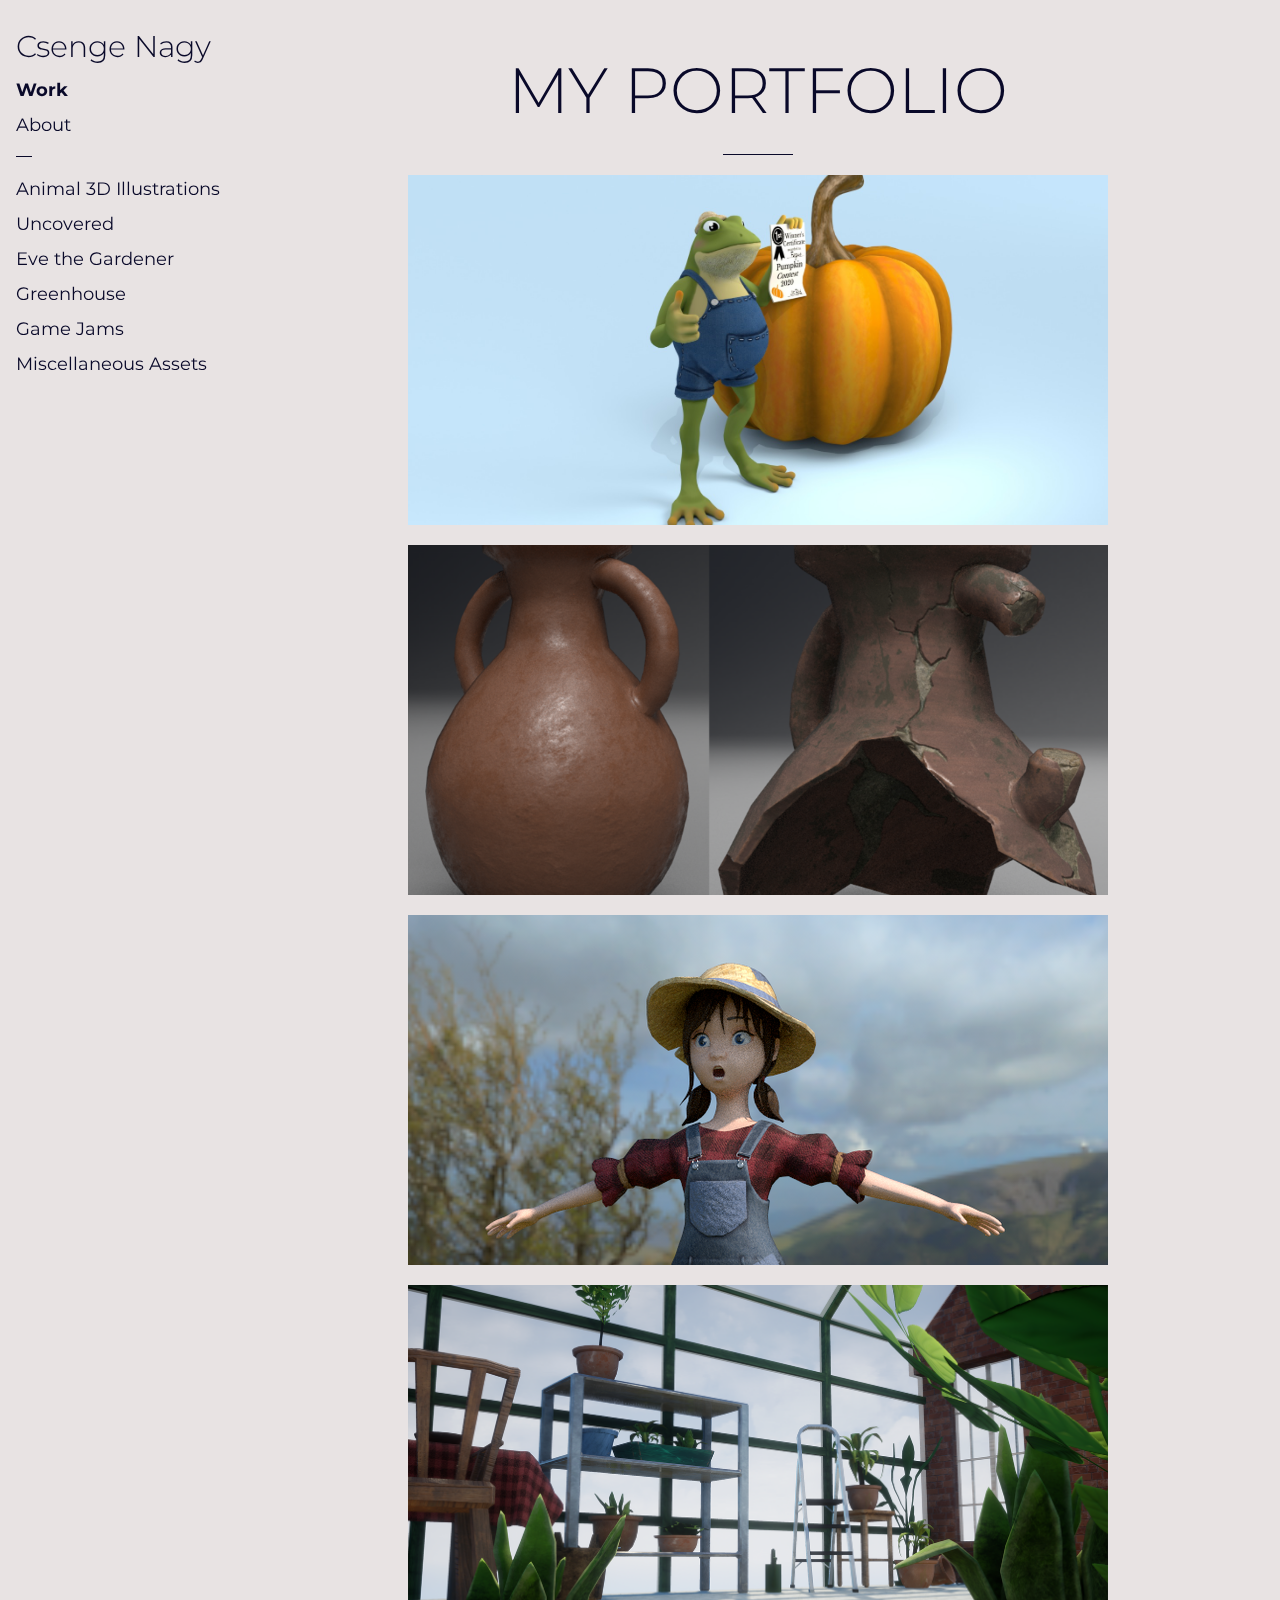
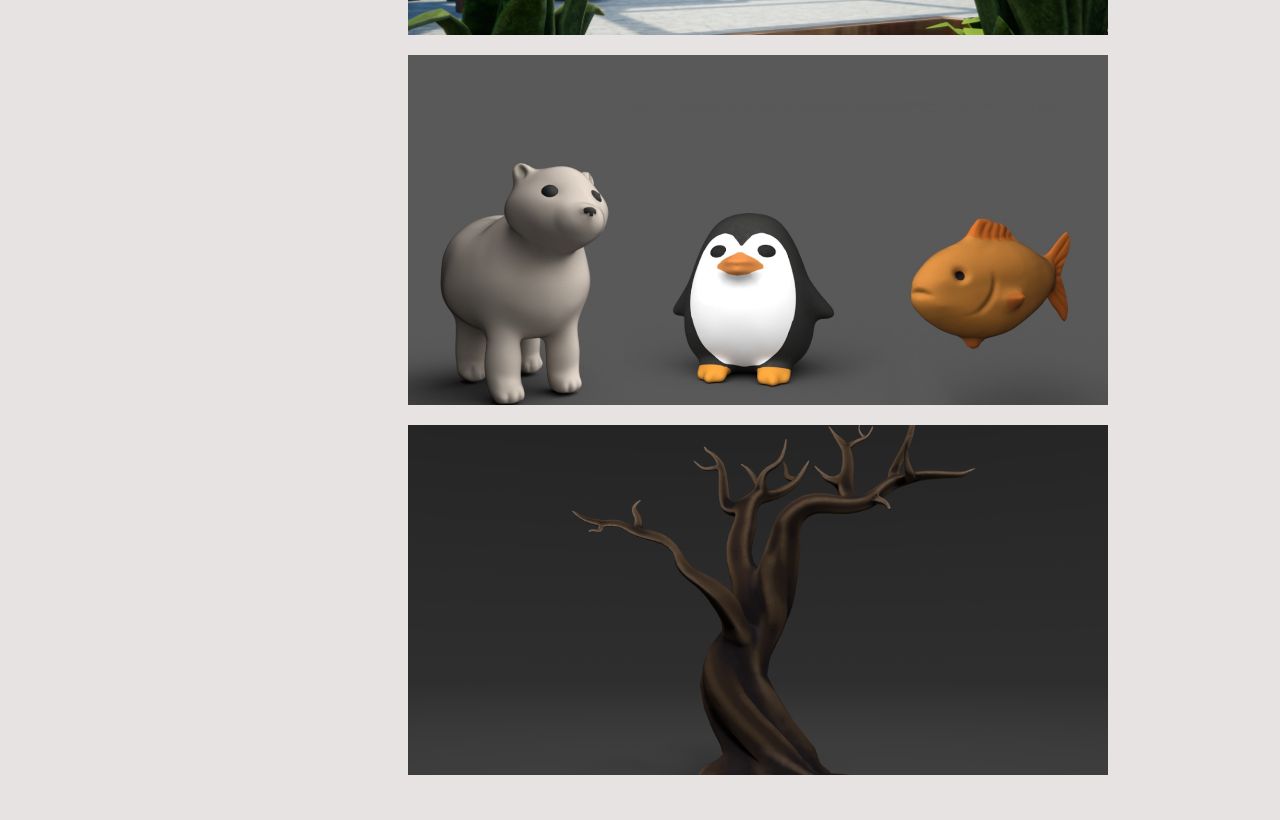
==== index.html @ 679fb19d "Reorder projects:" ====
<!doctype html>
<head>

    <title>Csenge's Portfolio</title>
    
	<meta content="text/html;charset=utf-8" http-equiv="Content-Type">
	<meta content="utf-8" http-equiv="encoding">
	<meta name="viewport" content="width=device-width, initial-scale=1">

    <link rel="stylesheet" href="work.css"/>

</head>
<body>

    <input type="checkbox" id="show-nav" hidden>
    <div class="nav">
        <label for="show-nav" class="nav-mobile-toggle"><i></i><i></i><i></i></label>
        <div class="nav-body">
            <h2>Csenge Nagy</h2>
            <strong>Work</strong>
            <a href="about">About</a>
            <hr/>
            <a href="animals">Animal 3D Illustrations</a>
            <a href="uncovered">Uncovered</a>
            <a href="gardener">Eve the Gardener</a>
            <a href="greenhouse">Greenhouse</a>
            <a href="jams">Game Jams</a>
            <a href="misc">Miscellaneous Assets</a>
        </div>
    </div>

    <section>

        <h1>My Portfolio</h1>

        <hr/>

        <div id="project-links">
            <a href="animals">
                <div class="container">
                    <div class="inner">
                        <img src="animals/frog.jpg">
                        <div class="inner">
                            <h2>Animal 3D Illustrations</h2>
                        </div>
                    </div>
                </div>
            </a>

            <a href="uncovered">
                <div class="container">
                    <div class="inner">
                        <img src="uncovered/winejug.png">
                        <div class="inner">
                            <h2>Uncovered</h2>
                        </div>
                    </div>
                </div>
            </a>

            <a href="gardener">
                <div class="container">
                    <div class="inner">
                        <img src="gardener/render-cropped.png">
                        <div class="inner">
                            <h2>Eve the Gardener</h2>
                        </div>
                    </div>
                </div>
            </a>

            <a href="greenhouse">
                <div class="container">
                    <div class="inner">
                        <img src="greenhouse/render4.png">
                        <div class="inner">
                            <h2>Greenhouse</h2>
                        </div>
                    </div>
                </div>
            </a>

            <a href="jams">
                <div class="container">
                    <div class="inner">
                        <img src="jams/animals_gamejam.jpeg">
                        <div class="inner">
                            <h2>Game Jams</h2>
                        </div>
                    </div>
                </div>
            </a>

            <a href="misc">
                <div class="container">
                    <div class="inner">
                        <img src="misc/tree1.png">
                        <div class="inner">
                            <h2>Miscellaneous Assets</h2>
                        </div>
                    </div>
                </div>
            </a>
        </div>

    </section>

</body>
---- work.css ----
@import url('main.css');

#project-links a{
    display: block;
    max-width: 700px;
    height: min-content;
    margin: 20px auto;
}

.container{
    width: 100%;
    padding-top: 50%;
    position: relative;
}

.container>.inner{
    width: 100%;
    top: 0;
    bottom: 0;
    left: 0;
    position: absolute;
}

.container img{
    width: 100%;
    height: 100%;
    object-fit: cover;
}

.container h2{
    position: absolute;
    top: 50%;
    width: 100%;
    transform: translateY(-50%);
    text-align: center;
}

.container>.inner>.inner{
    opacity: 0;
    position: absolute;
    left: 0;
    top: 0;
    width: 100%;
    height: 100%;
    transition: all 0.1s ease-out;
    background: rgba(255, 255, 255, 0.4);
}

.container>.inner:hover>.inner{
    opacity: 1;
}
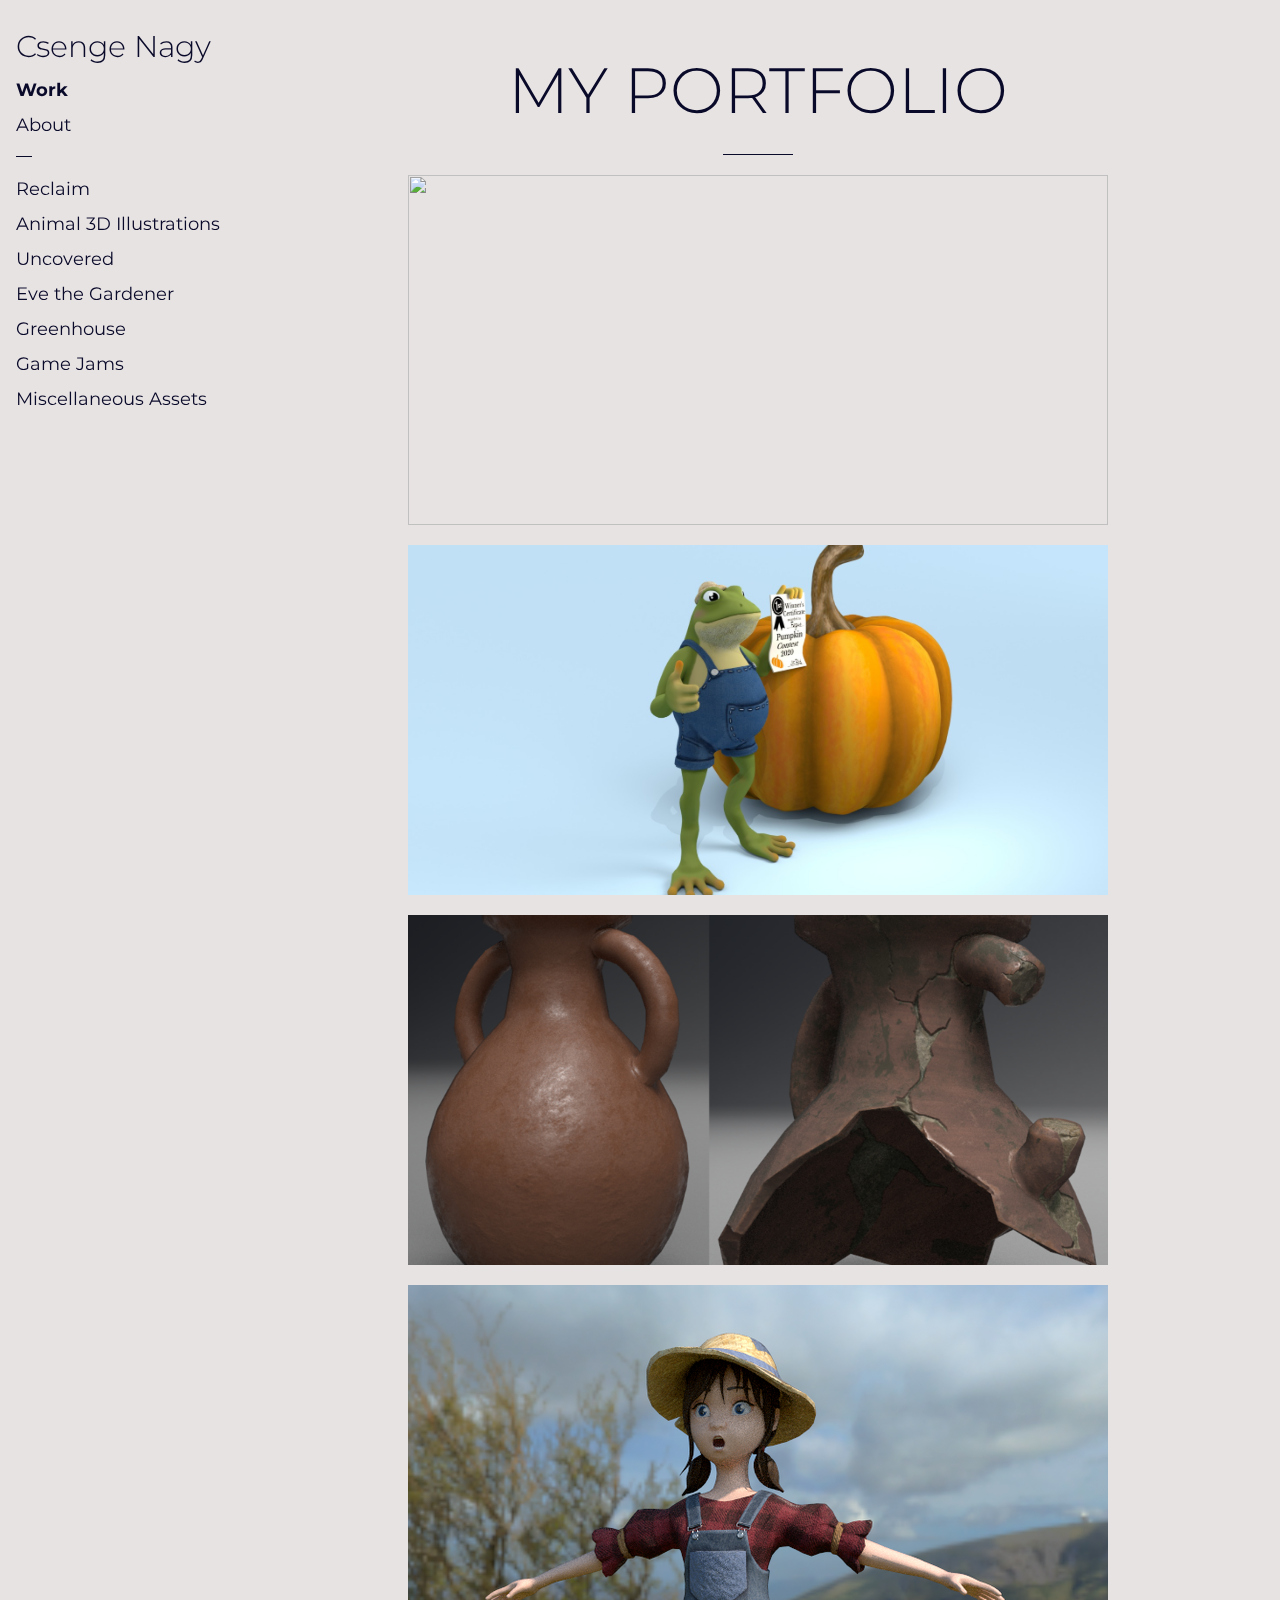
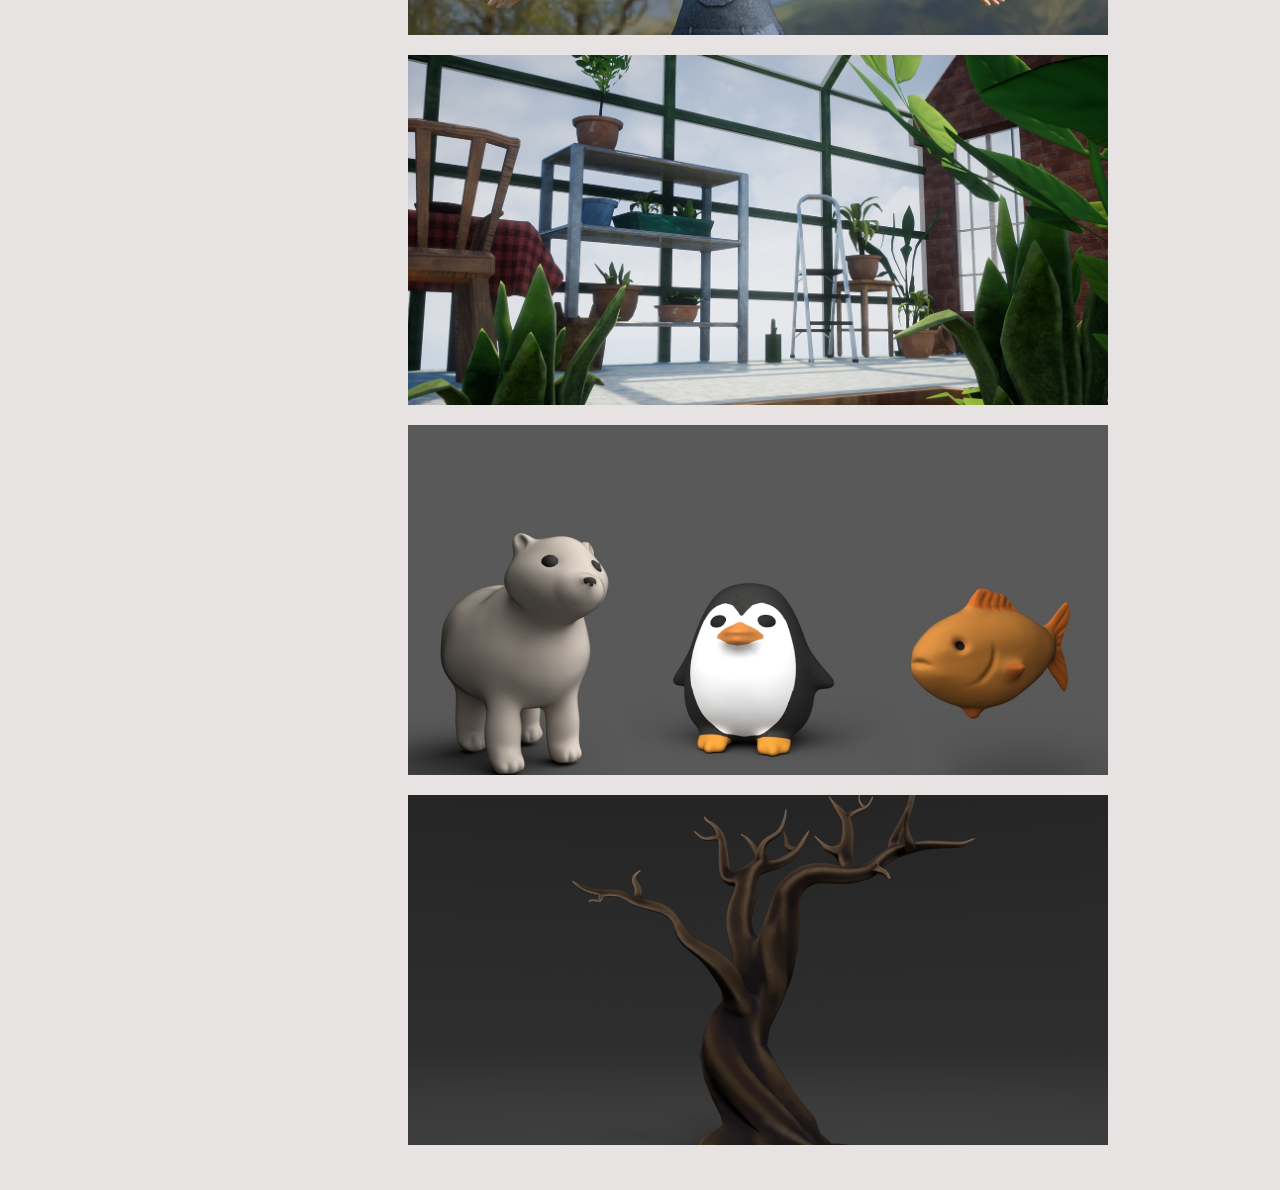
==== commit b79a2c59: "Add Reclaim project" ====
--- a/index.html
+++ b/index.html
@@ -20,6 +20,7 @@
             <strong>Work</strong>
             <a href="about">About</a>
             <hr/>
+            <a href="reclaim">Reclaim</a>
             <a href="animals">Animal 3D Illustrations</a>
             <a href="uncovered">Uncovered</a>
             <a href="gardener">Eve the Gardener</a>
@@ -36,6 +37,18 @@
         <hr/>
 
         <div id="project-links">
+
+            <a href="reclaim">
+                <div class="container">
+                    <div class="inner">
+                        <img src="reclaim/medium-6.png">
+                        <div class="inner">
+                            <h2>Reclaim</h2>
+                        </div>
+                    </div>
+                </div>
+            </a>
+
             <a href="animals">
                 <div class="container">
                     <div class="inner">
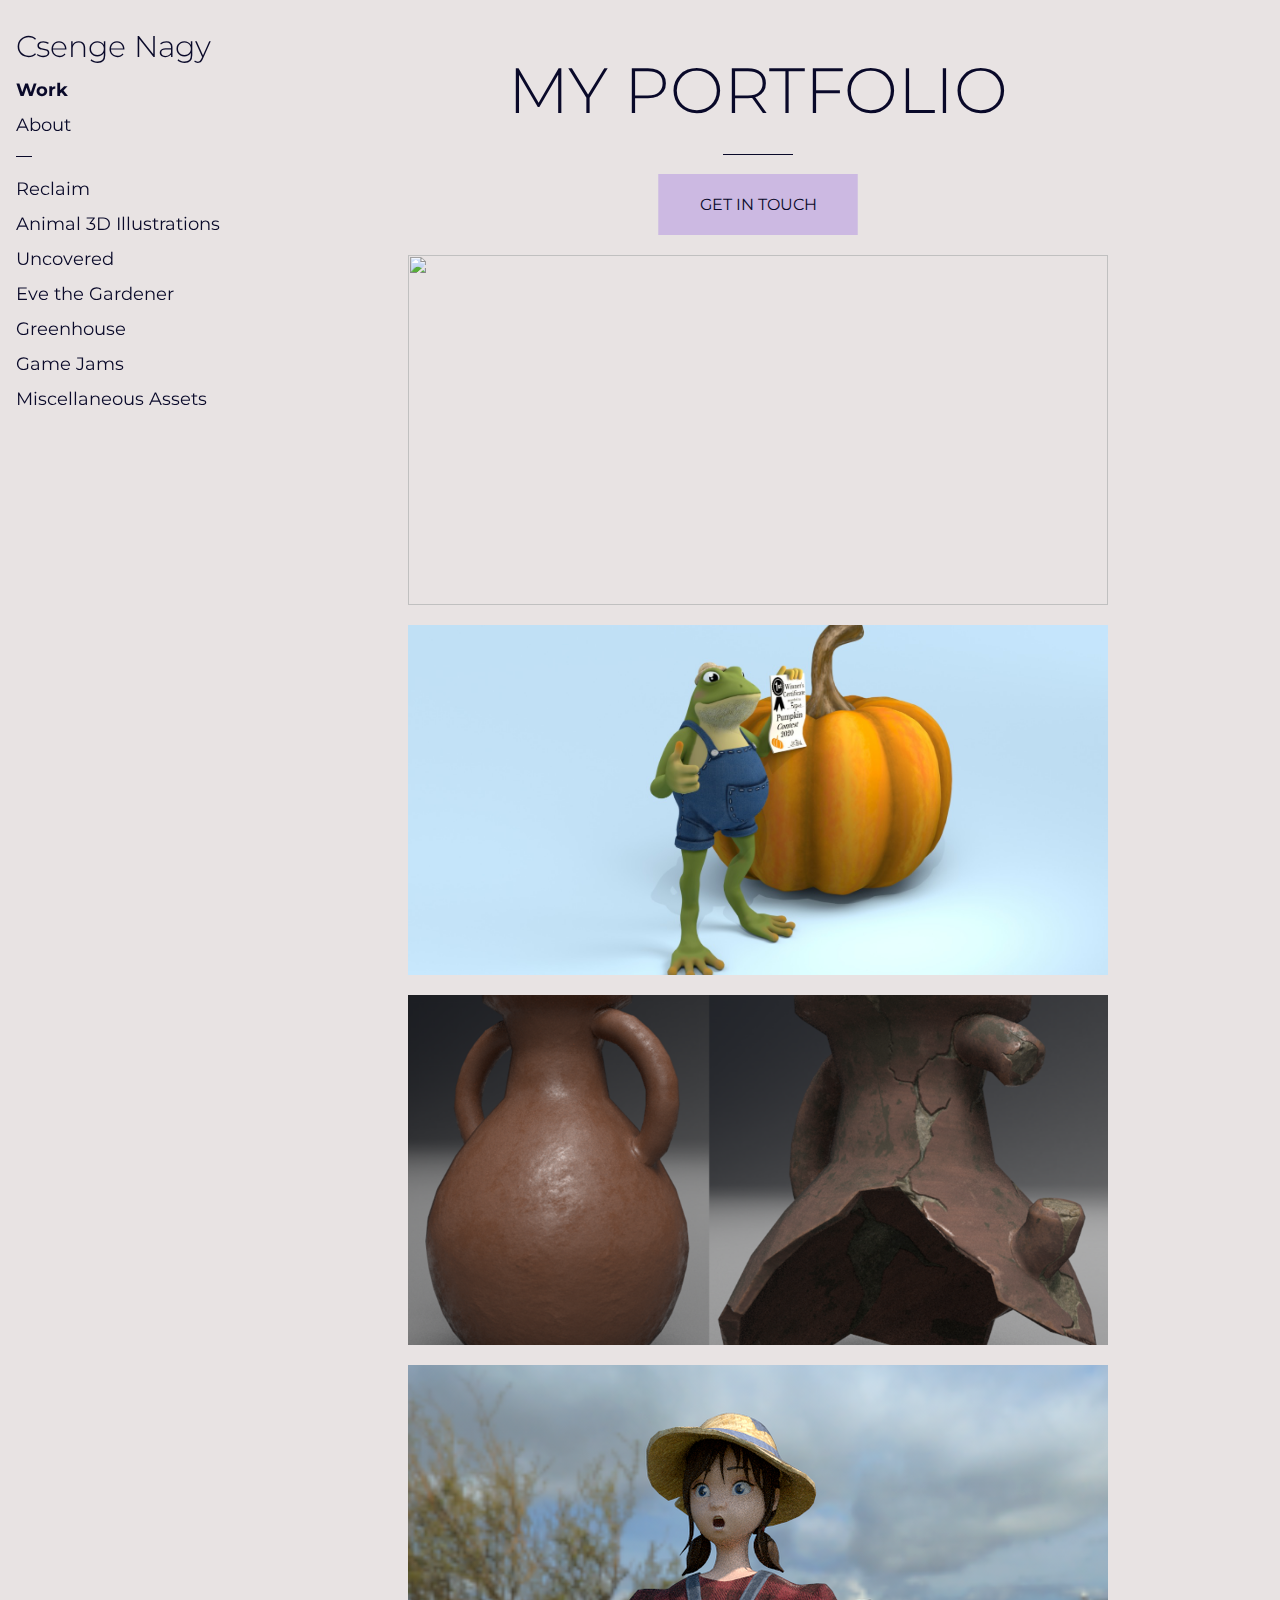
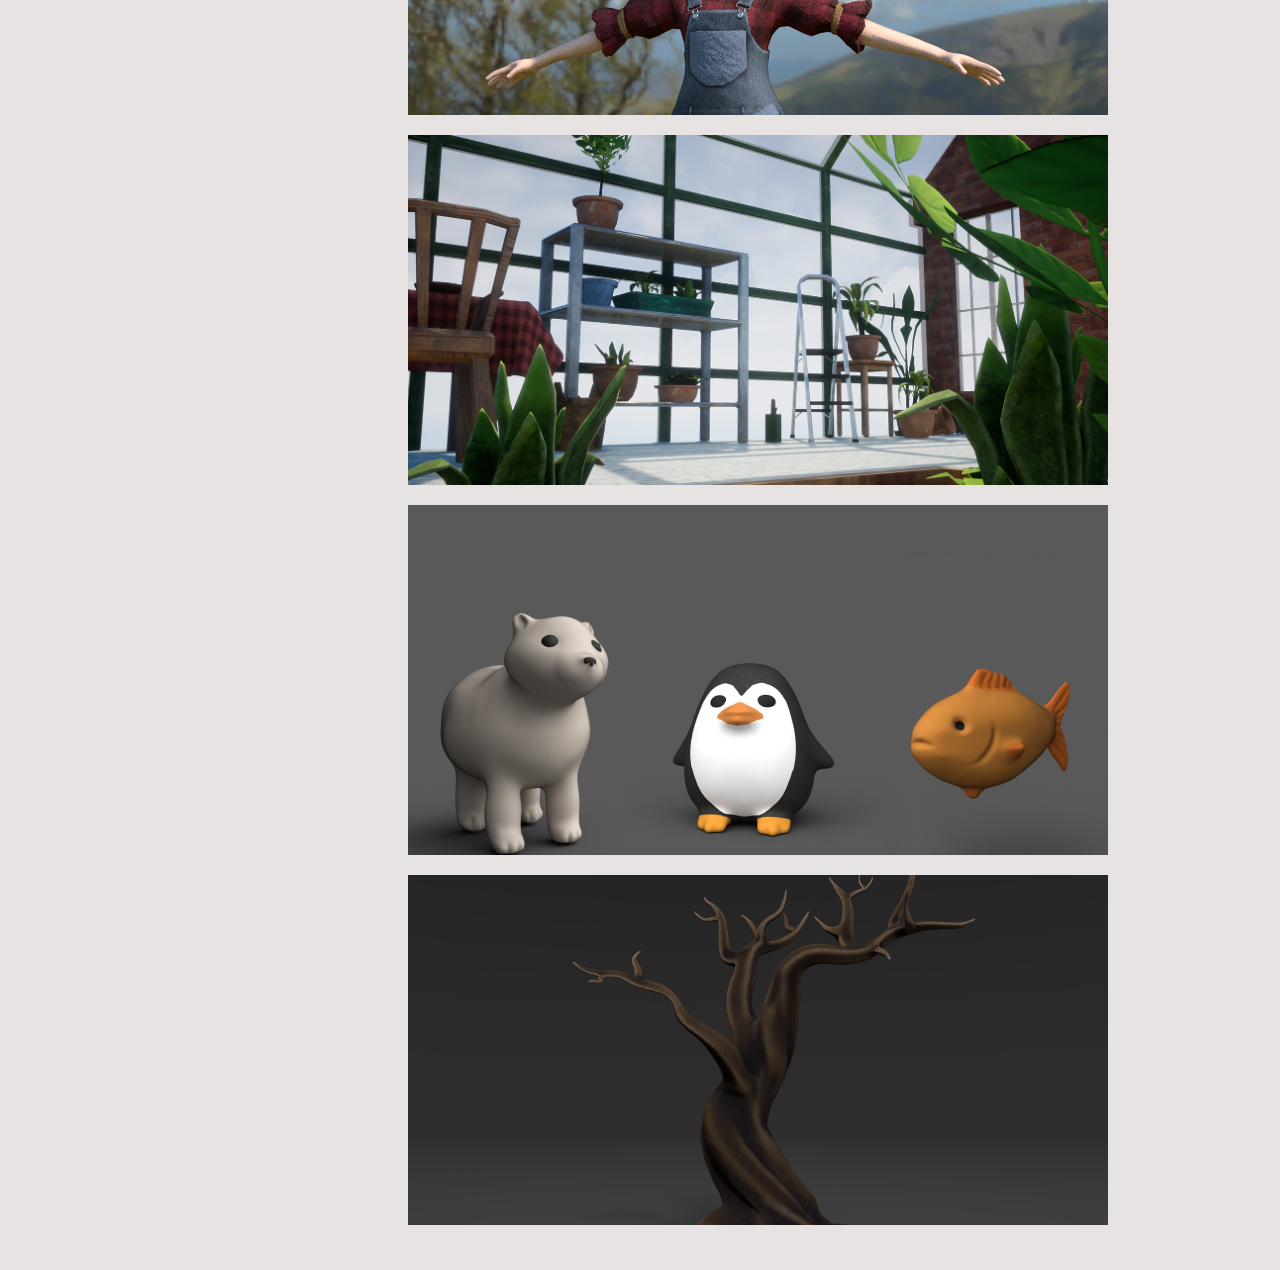
==== commit 9567ba71: "Add call to action" ====
--- a/index.html
+++ b/index.html
@@ -35,6 +35,8 @@
         <h1>My Portfolio</h1>
 
         <hr/>
+
+        <a class='big-button' href="about">Get in touch</a>
 
         <div id="project-links">
 
--- a/work.css
+++ b/work.css
@@ -51,3 +51,20 @@
     opacity: 1;
 }
 
+.big-button {
+    position: relative;
+    left: 50%;
+    display: inline-block;
+    transform: translateX(-50%);
+    padding: 20px 40px;
+    background: var(--accent);
+    border: solid 1px var(--accent);
+    text-transform: uppercase;
+    transition: all 0.1s;
+}
+.big-button:hover {
+    color: var(--dark-accent);
+    background: var(--white);
+    border: solid 1px var(--dark-accent);
+}
+
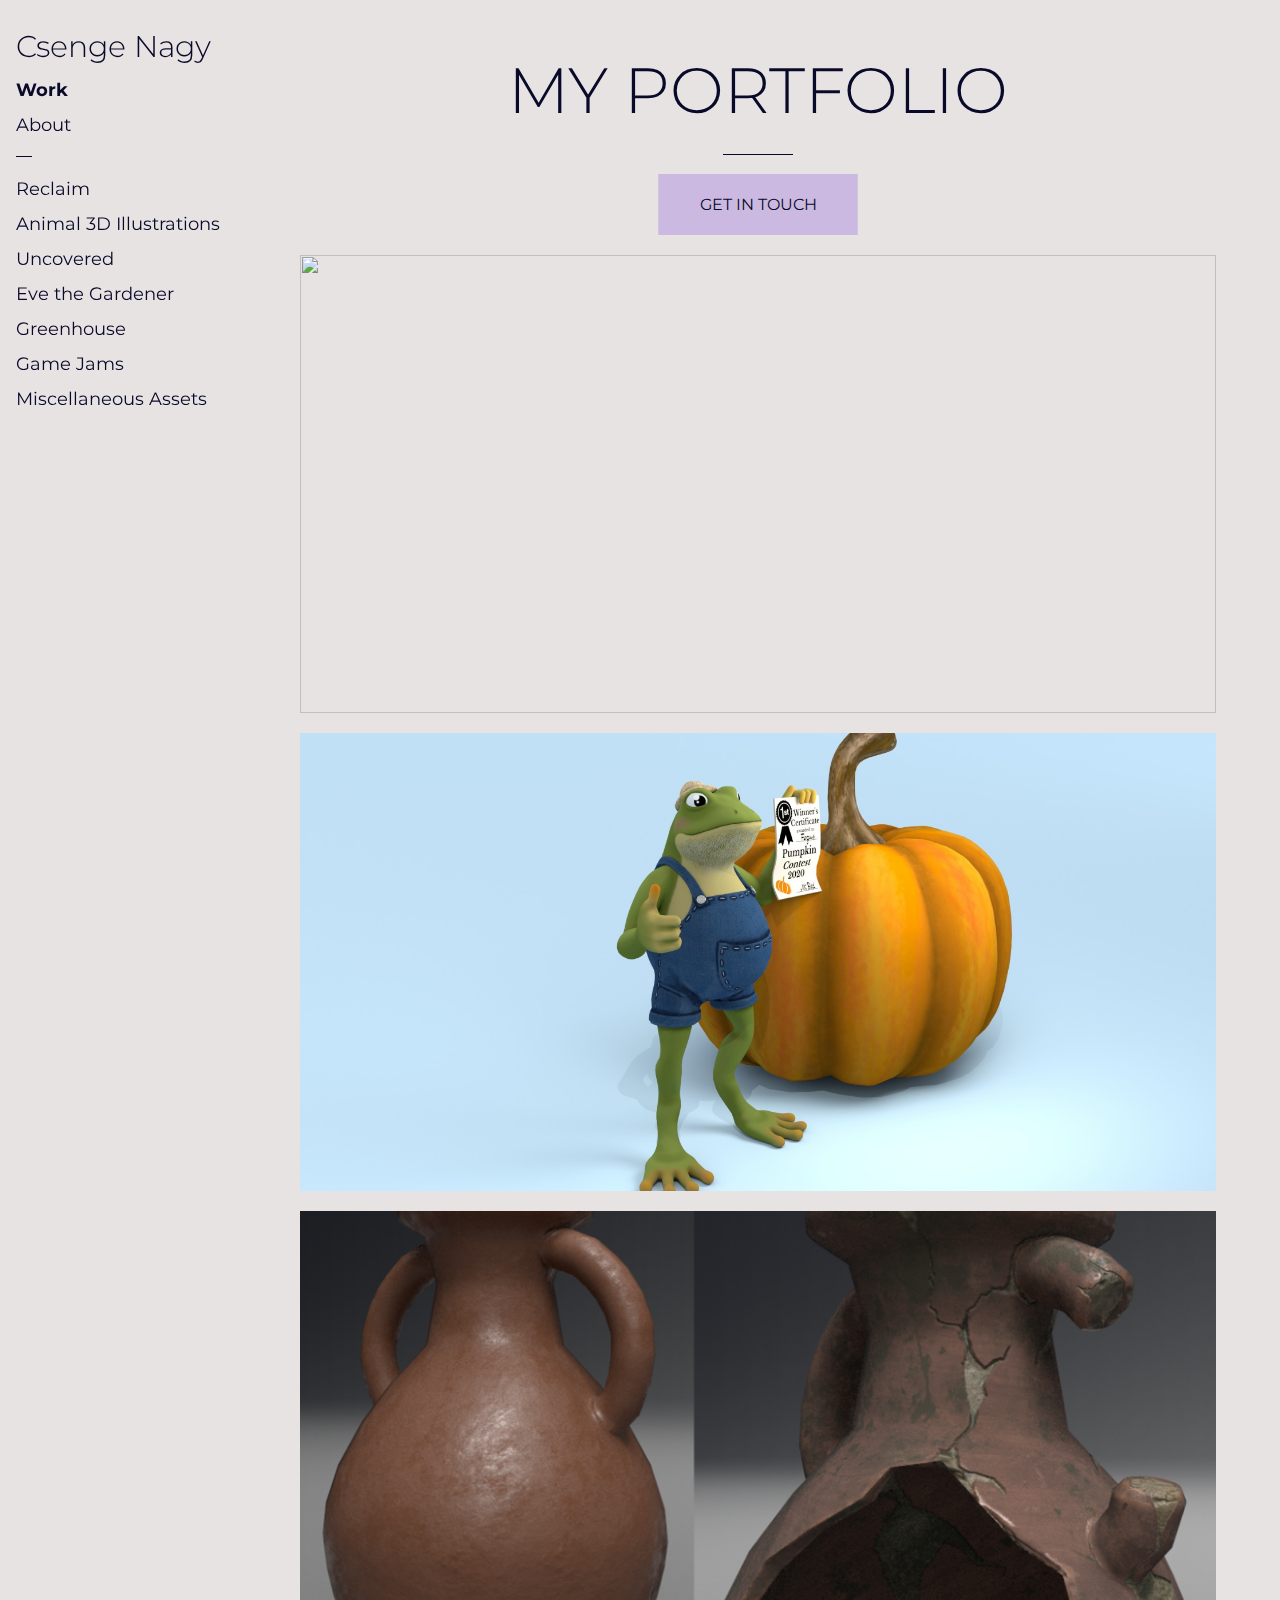
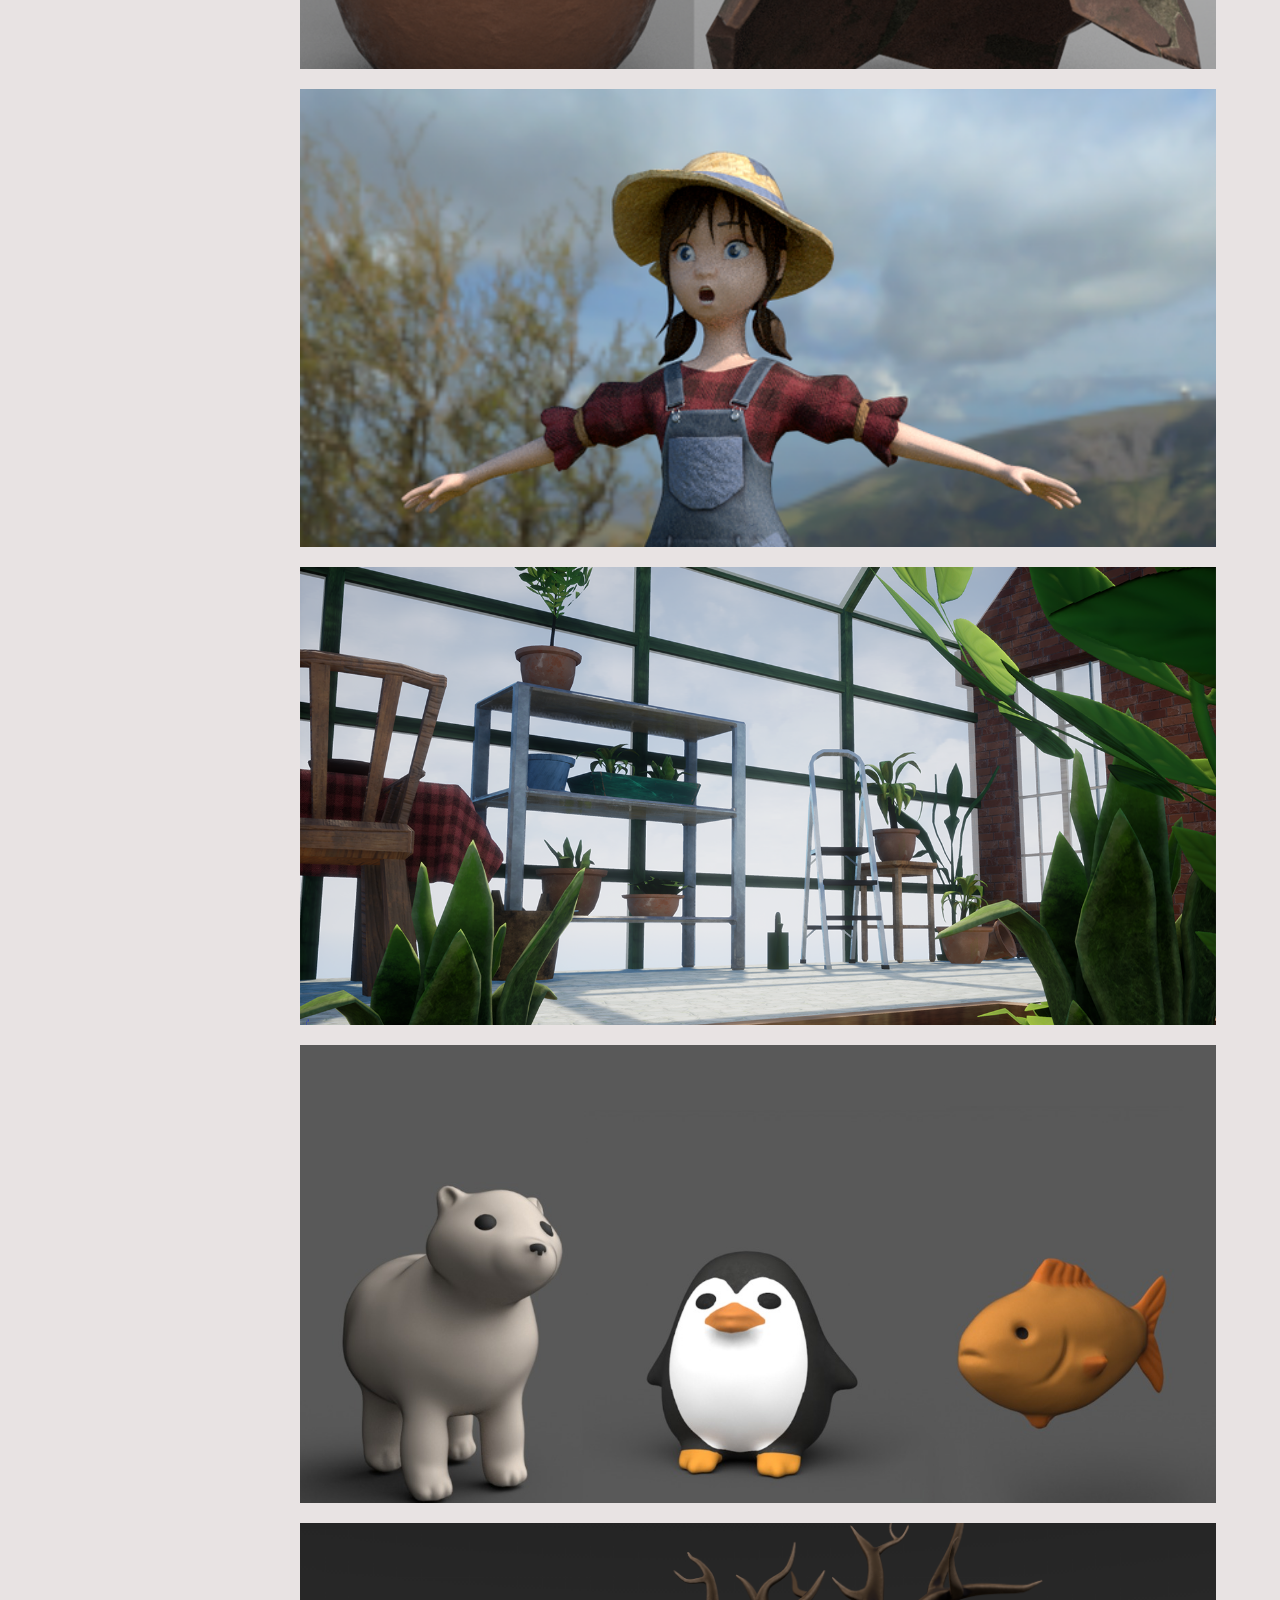
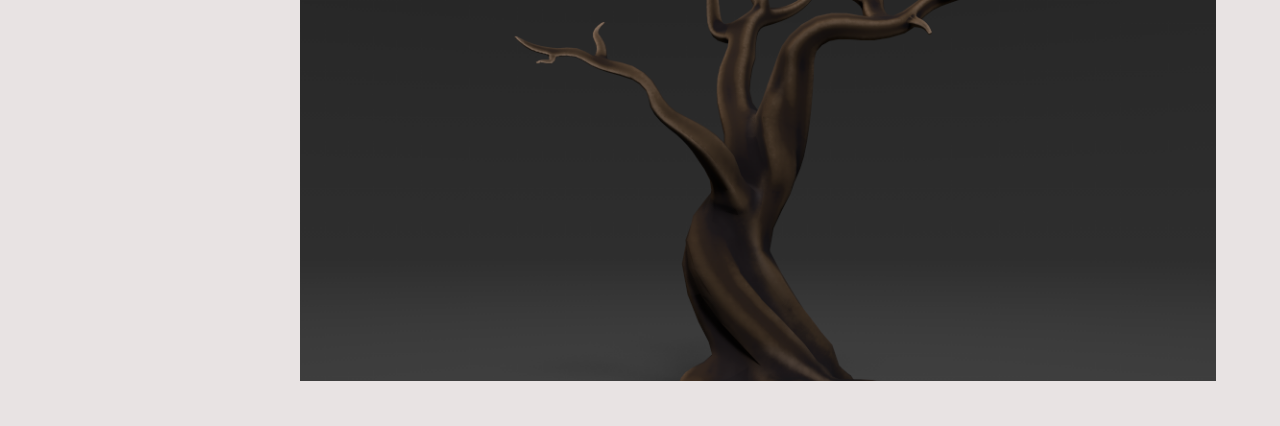
==== commit eb585bb5: "Speed up image load times" ====
--- a/index.html
+++ b/index.html
@@ -8,6 +8,7 @@
 	<meta name="viewport" content="width=device-width, initial-scale=1">
 
     <link rel="stylesheet" href="work.css"/>
+    <script src="project-images.js" defer></script>
 
 </head>
 <body>
@@ -43,7 +44,7 @@
             <a href="reclaim">
                 <div class="container">
                     <div class="inner">
-                        <img src="reclaim/medium-6.png">
+                        <img data-src="reclaim/medium-15.png">
                         <div class="inner">
                             <h2>Reclaim</h2>
                         </div>
@@ -54,7 +55,7 @@
             <a href="animals">
                 <div class="container">
                     <div class="inner">
-                        <img src="animals/frog.jpg">
+                        <img data-src="animals/frog.jpg">
                         <div class="inner">
                             <h2>Animal 3D Illustrations</h2>
                         </div>
@@ -65,7 +66,7 @@
             <a href="uncovered">
                 <div class="container">
                     <div class="inner">
-                        <img src="uncovered/winejug.png">
+                        <img data-src="uncovered/winejug.png">
                         <div class="inner">
                             <h2>Uncovered</h2>
                         </div>
@@ -76,7 +77,7 @@
             <a href="gardener">
                 <div class="container">
                     <div class="inner">
-                        <img src="gardener/render-cropped.png">
+                        <img data-src="gardener/render-cropped.png">
                         <div class="inner">
                             <h2>Eve the Gardener</h2>
                         </div>
@@ -87,7 +88,7 @@
             <a href="greenhouse">
                 <div class="container">
                     <div class="inner">
-                        <img src="greenhouse/render4.png">
+                        <img data-src="greenhouse/render4.png">
                         <div class="inner">
                             <h2>Greenhouse</h2>
                         </div>
@@ -98,7 +99,7 @@
             <a href="jams">
                 <div class="container">
                     <div class="inner">
-                        <img src="jams/animals_gamejam.jpeg">
+                        <img data-src="jams/animals_gamejam.jpeg">
                         <div class="inner">
                             <h2>Game Jams</h2>
                         </div>
@@ -109,7 +110,7 @@
             <a href="misc">
                 <div class="container">
                     <div class="inner">
-                        <img src="misc/tree1.png">
+                        <img data-src="misc/tree1.png">
                         <div class="inner">
                             <h2>Miscellaneous Assets</h2>
                         </div>
--- a/work.css
+++ b/work.css
@@ -3,7 +3,7 @@
 
 #project-links a{
     display: block;
-    max-width: 700px;
+    max-width: 1000px;
     height: min-content;
     margin: 20px auto;
 }
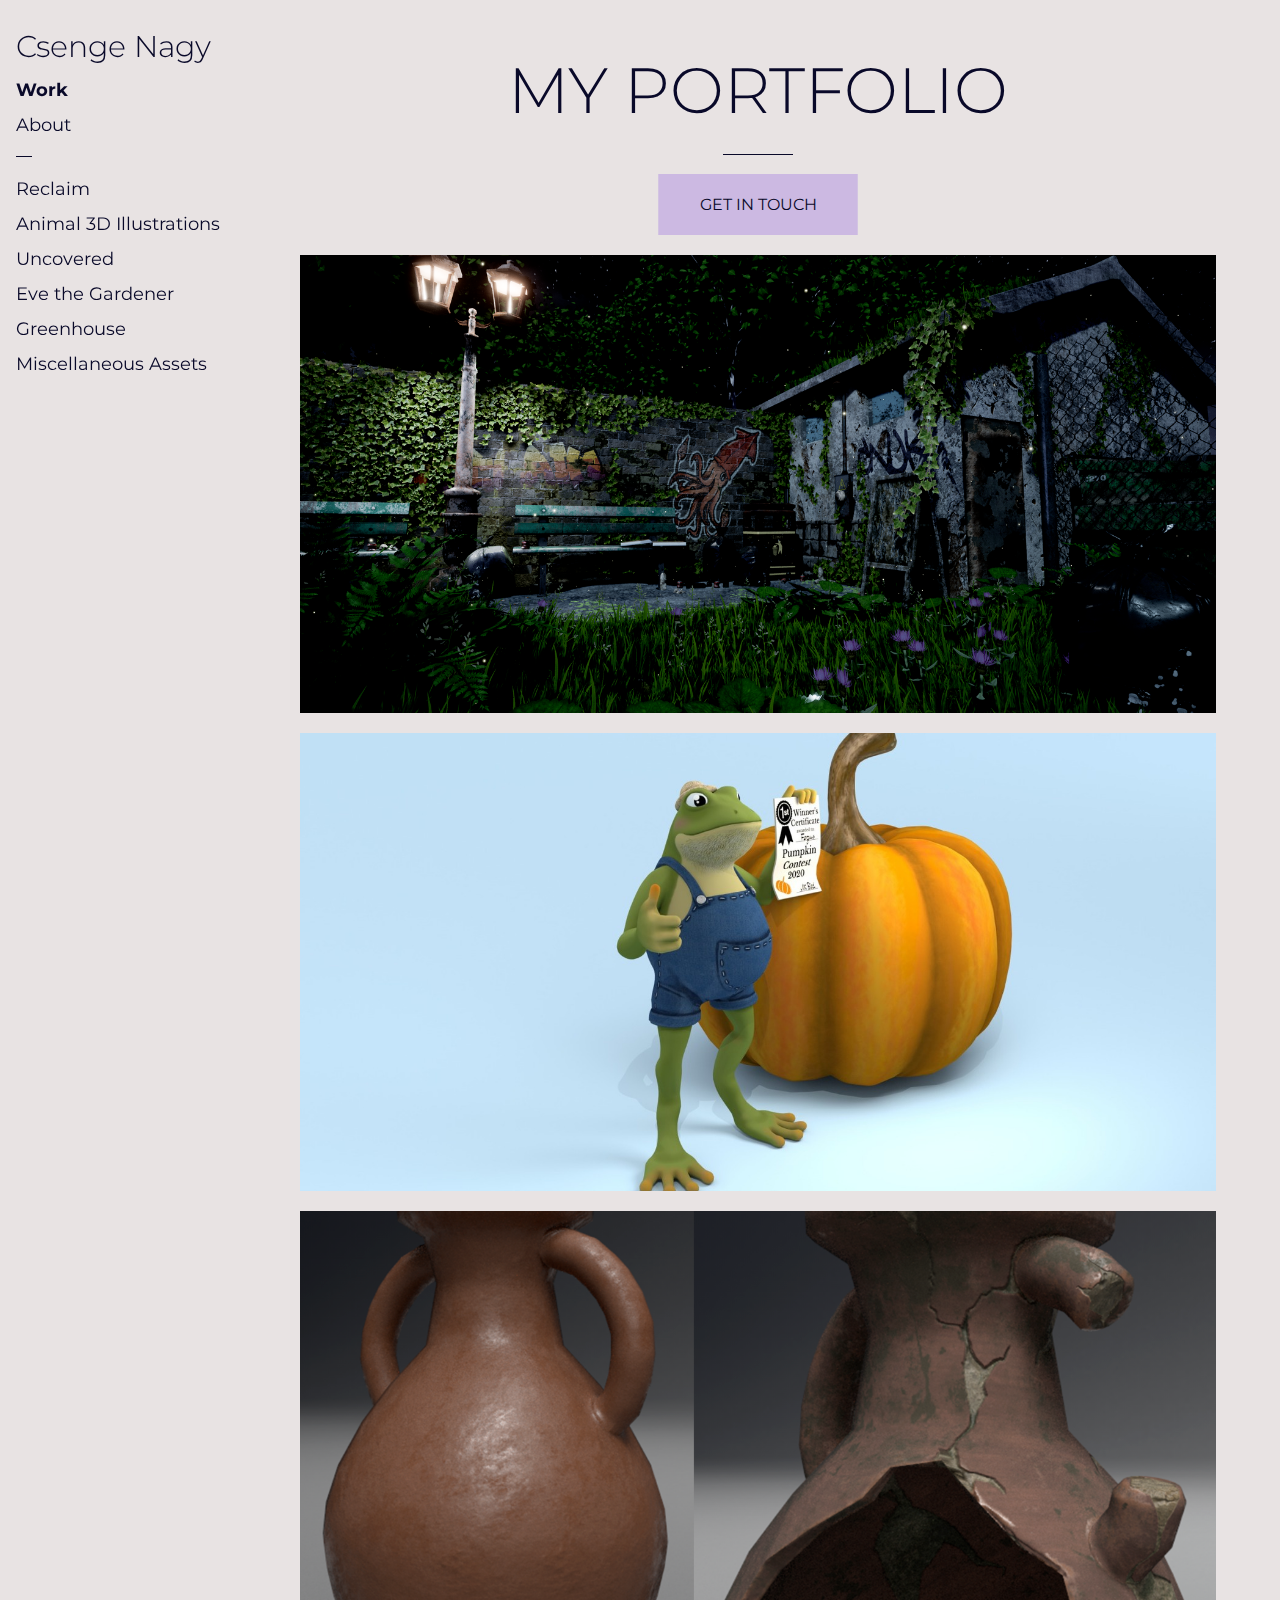
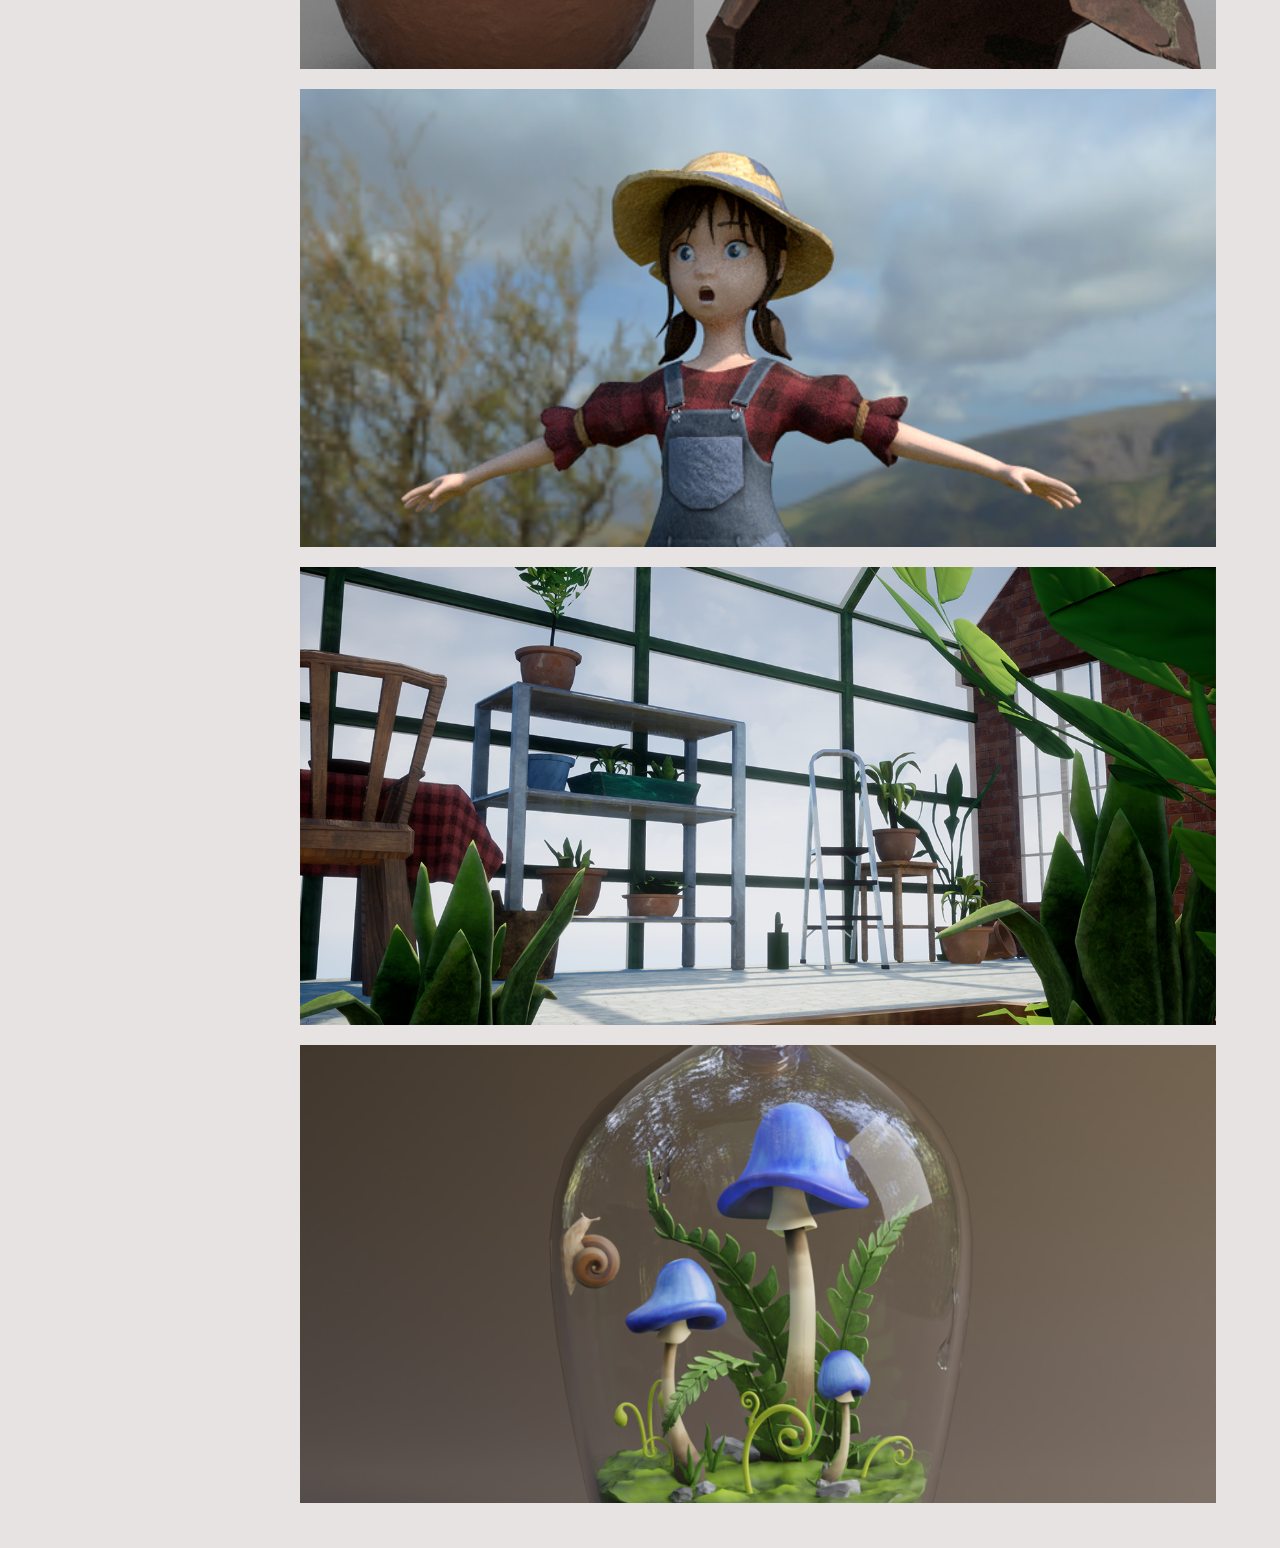
==== commit 6aefac54: "Restructure content" ====
--- a/index.html
+++ b/index.html
@@ -12,6 +12,8 @@
 
 </head>
 <body>
+    
+    <div id='loading-overlay'><div class="lds-ripple"><div></div><div></div><div></div></div></div>
 
     <input type="checkbox" id="show-nav" hidden>
     <div class="nav">
@@ -26,7 +28,6 @@
             <a href="uncovered">Uncovered</a>
             <a href="gardener">Eve the Gardener</a>
             <a href="greenhouse">Greenhouse</a>
-            <a href="jams">Game Jams</a>
             <a href="misc">Miscellaneous Assets</a>
         </div>
     </div>
@@ -96,21 +97,10 @@
                 </div>
             </a>
 
-            <a href="jams">
-                <div class="container">
-                    <div class="inner">
-                        <img data-src="jams/animals_gamejam.jpeg">
-                        <div class="inner">
-                            <h2>Game Jams</h2>
-                        </div>
-                    </div>
-                </div>
-            </a>
-
             <a href="misc">
                 <div class="container">
                     <div class="inner">
-                        <img data-src="misc/tree1.png">
+                        <img data-src="misc/shroom.png" style="object-position:50% 60%">
                         <div class="inner">
                             <h2>Miscellaneous Assets</h2>
                         </div>
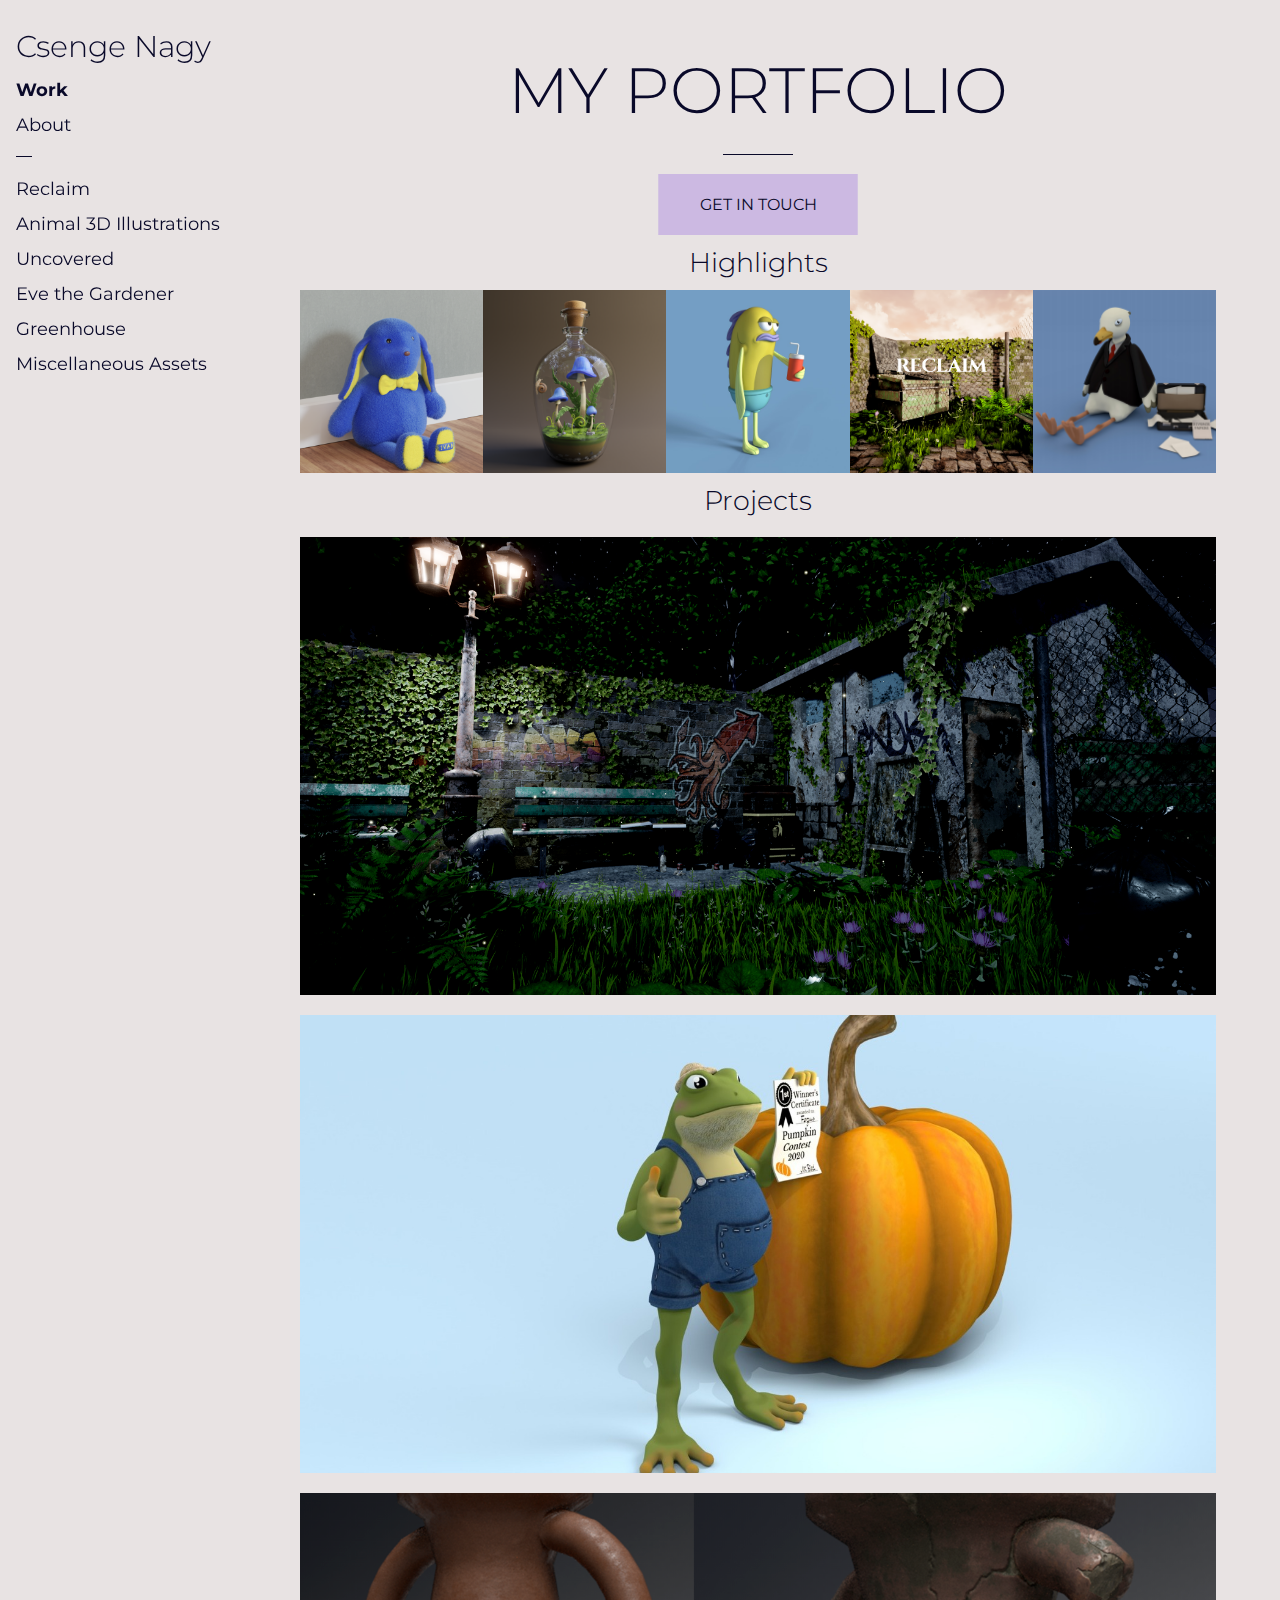
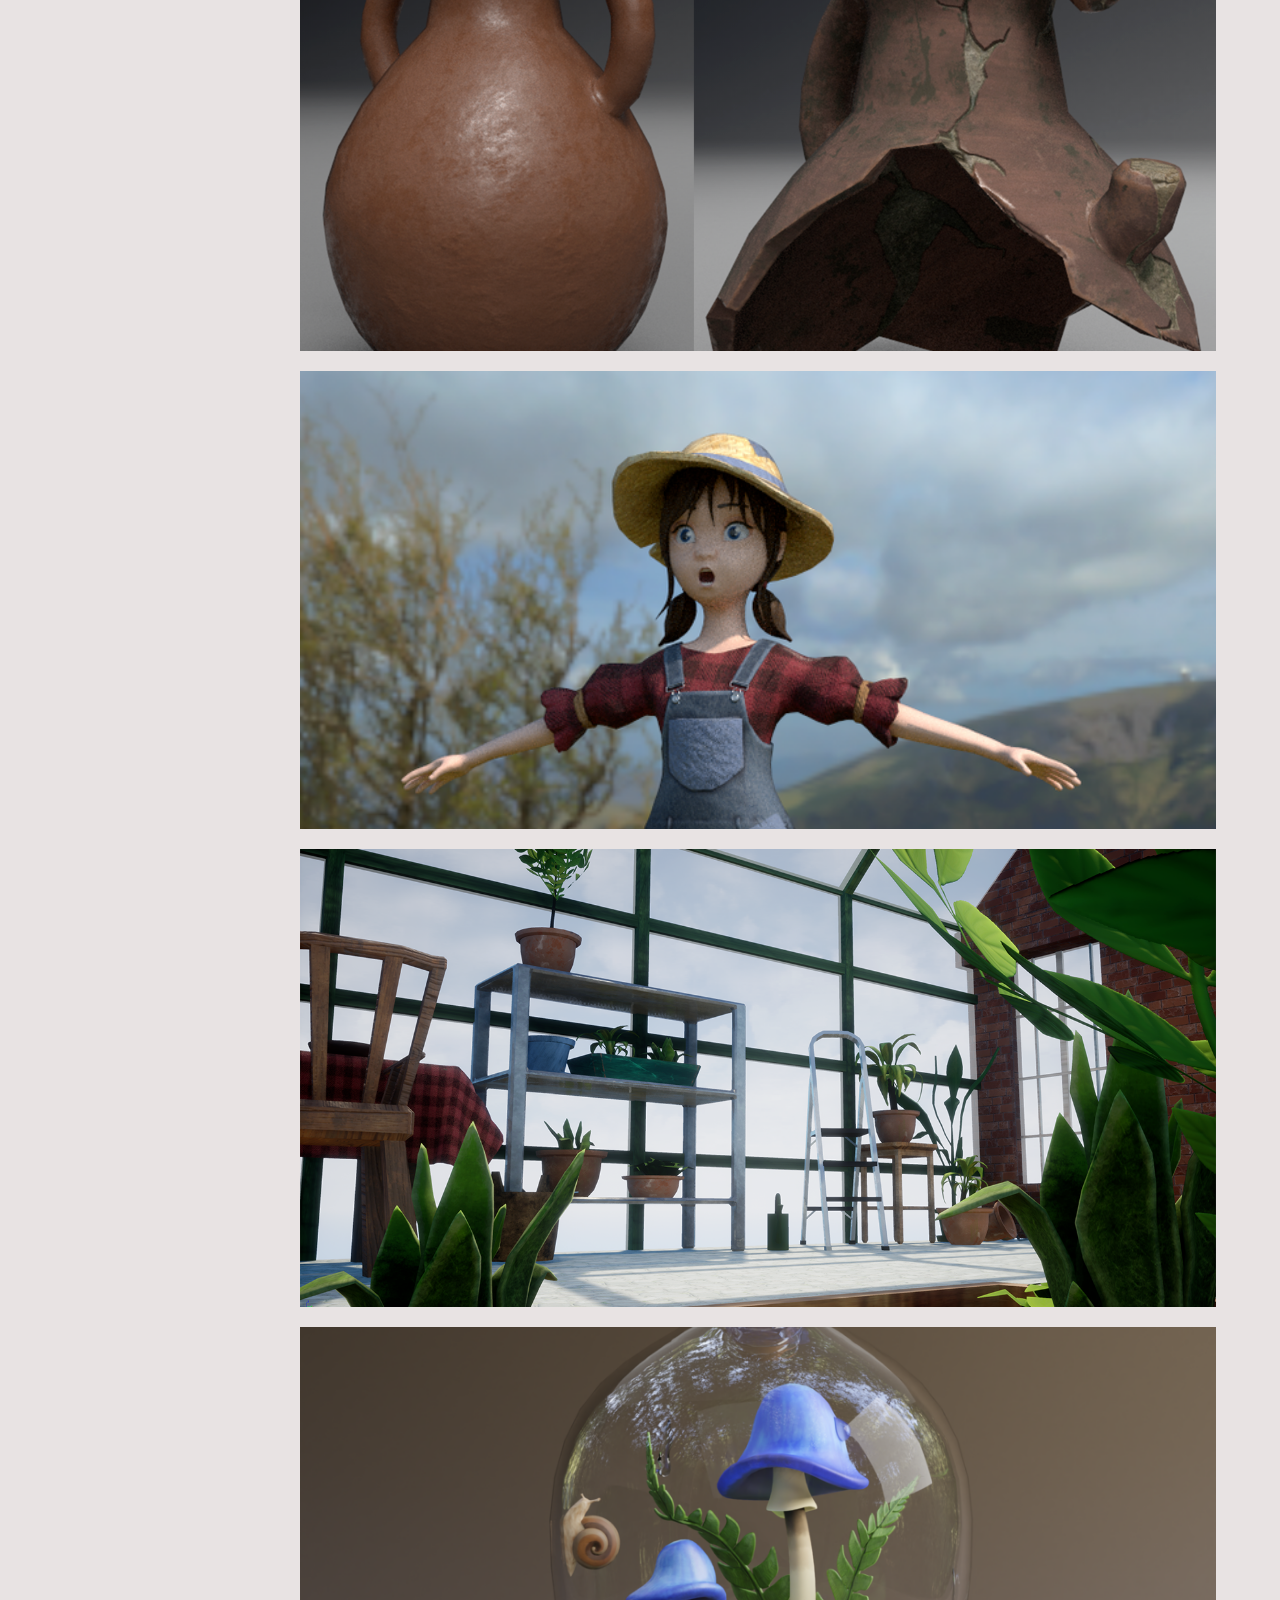
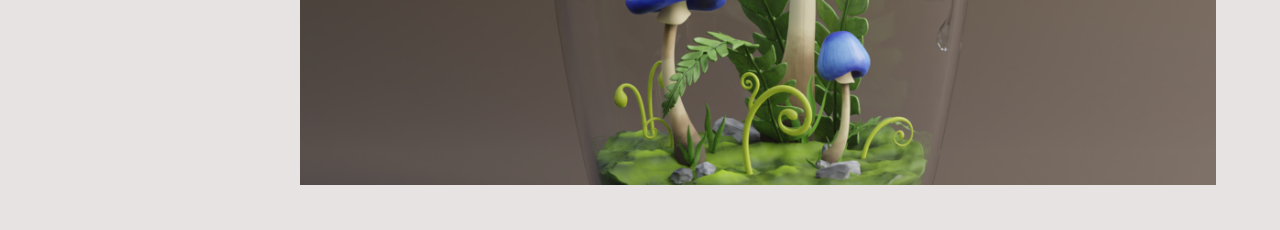
==== commit 40bdb60c: "Add highlights" ====
--- a/index.html
+++ b/index.html
@@ -39,7 +39,17 @@
         <hr/>
 
         <a class='big-button' href="about">Get in touch</a>
+        
+        <h2>Highlights</h2>
+        <div id="highlights">
+            <img data-src="misc/kussz.png" style="object-position: 50% 60%"/>
+            <img data-src="misc/shroom.png"/>
+            <img data-src="misc/fish2.jpg"/>
+            <img data-src="reclaim/medium-2.png"/>
+            <img data-src="animals/bird.png" style="object-position: 40% 50%"/>
+        </div>
 
+        <h2>Projects</h2>
         <div id="project-links">
 
             <a href="reclaim">
--- a/work.css
+++ b/work.css
@@ -1,5 +1,20 @@
 
 @import url('main.css');
+
+h2 {
+    text-align: center;
+}
+
+#highlights {
+    display: flex;
+    justify-content: center;
+}
+
+#highlights img {
+    width: 20%;
+    aspect-ratio: 1;
+    object-fit: cover;
+}
 
 #project-links a{
     display: block;
